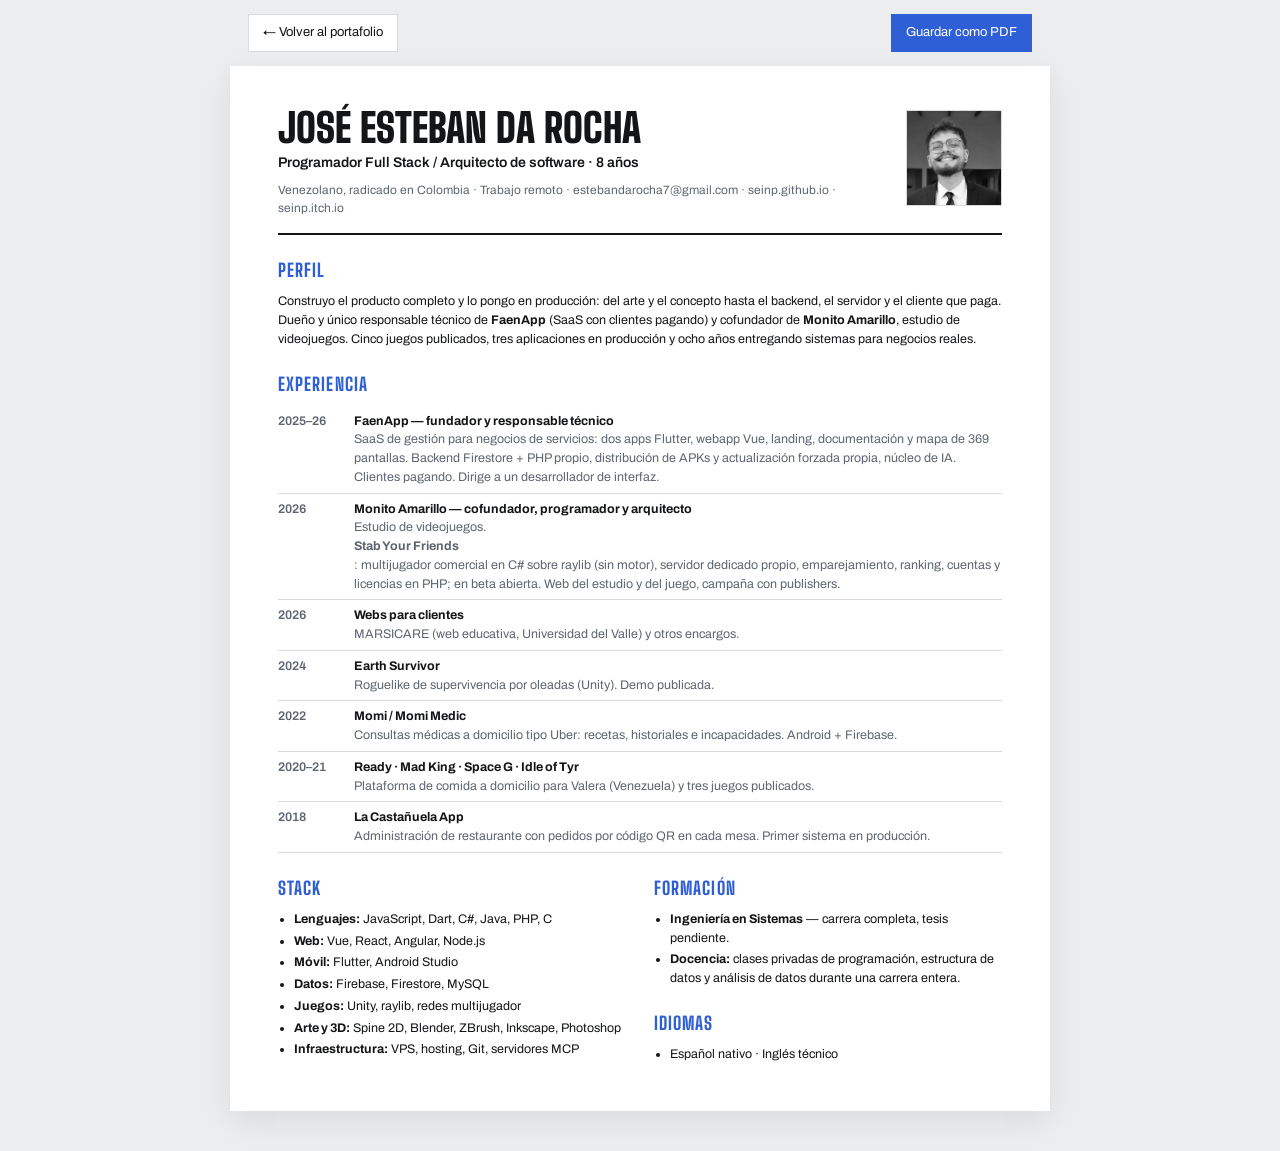
==== cv.html @ 1c3f3f1d "Add files via upload" ====
<!doctype html>
<html lang="es">
<head>
<meta charset="utf-8">
<meta name="viewport" content="width=device-width, initial-scale=1">
<title>CV · José Esteban Da Rocha</title>
<meta name="robots" content="noindex">
<link rel="preconnect" href="https://fonts.googleapis.com">
<link rel="stylesheet" href="https://fonts.googleapis.com/css2?family=Big+Shoulders+Display:wght@800;900&family=Archivo:wght@400;500;600;700&display=swap">
<style>
  :root{ --tinta:#141517; --tenue:#5F6570; --linea:#D9DBDF; --cobalto:#2F5FD6; }
  *{ box-sizing:border-box; }
  body{ margin:0; background:#ECEDEF; color:var(--tinta); font-family:"Archivo", Helvetica, Arial, sans-serif; font-size:12.5px; line-height:1.5; }
  .barra{ display:flex; justify-content:space-between; align-items:center; gap:12px; max-width:820px; margin:0 auto; padding:14px 18px; }
  .barra a, .barra button{ font:inherit; font-size:13px; color:var(--tinta); background:#fff; border:1px solid var(--linea); padding:8px 14px; cursor:pointer; text-decoration:none; }
  .barra button{ background:var(--cobalto); color:#fff; border-color:var(--cobalto); }
  .hoja{ background:#fff; max-width:820px; margin:0 auto 40px; padding:44px 48px; box-shadow:0 10px 30px rgba(0,0,0,.08); }
  header{ display:grid; grid-template-columns:1fr 96px; gap:20px; align-items:start; border-bottom:2px solid var(--tinta); padding-bottom:16px; }
  h1{ margin:0; font-family:"Big Shoulders Display", Impact, sans-serif; font-weight:900; font-size:40px; line-height:.92; text-transform:uppercase; }
  .cargo{ margin:6px 0 0; font-weight:600; font-size:14px; }
  .datos{ margin:8px 0 0; color:var(--tenue); font-size:12px; }
  header img{ width:96px; height:96px; object-fit:cover; filter:grayscale(1); border:1px solid var(--linea); }
  h2{ margin:22px 0 8px; font-family:"Big Shoulders Display", Impact, sans-serif; font-weight:800; font-size:18px; letter-spacing:.06em; text-transform:uppercase; color:var(--cobalto); }
  p{ margin:0 0 6px; }
  .fila{ display:grid; grid-template-columns: 64px 1fr; gap:12px; padding:6px 0; border-bottom:1px solid var(--linea); }
  .fila b{ display:block; }
  .fila span{ color:var(--tenue); }
  .fila .anio{ font-weight:600; color:var(--tenue); font-variant-numeric:tabular-nums; }
  .dos{ display:grid; grid-template-columns:1fr 1fr; gap:0 28px; }
  ul{ margin:0; padding-left:16px; }
  li{ margin-bottom:3px; }
  @media print{ body{ background:#fff; } .barra{ display:none; } .hoja{ box-shadow:none; margin:0; max-width:none; padding:0; } @page{ margin:14mm; } }
  @media (max-width:600px){ .hoja{ padding:24px 20px; } header{ grid-template-columns:1fr; } .dos{ grid-template-columns:1fr; } }
</style>
</head>
<body>
<div class="barra">
  <a href="./">← Volver al portafolio</a>
  <button type="button" onclick="window.print()">Guardar como PDF</button>
</div>

<article class="hoja">
  <header>
    <div>
      <h1>José Esteban Da Rocha</h1>
      <p class="cargo">Programador Full Stack / Arquitecto de software · 8 años</p>
      <p class="datos">Venezolano, radicado en Colombia · Trabajo remoto · estebandarocha7@gmail.com · seinp.github.io · seinp.itch.io</p>
    </div>
    <img src="assets/img/fotoPerfil.jpg" alt="">
  </header>

  <h2>Perfil</h2>
  <p>Construyo el producto completo y lo pongo en producción: del arte y el concepto hasta el backend, el servidor y el cliente que paga. Dueño y único responsable técnico de <b>FaenApp</b> (SaaS con clientes pagando) y cofundador de <b>Monito Amarillo</b>, estudio de videojuegos. Cinco juegos publicados, tres aplicaciones en producción y ocho años entregando sistemas para negocios reales.</p>

  <h2>Experiencia</h2>
  <div class="fila"><span class="anio">2025–26</span><div><b>FaenApp — fundador y responsable técnico</b><span>SaaS de gestión para negocios de servicios: dos apps Flutter, webapp Vue, landing, documentación y mapa de 369 pantallas. Backend Firestore + PHP propio, distribución de APKs y actualización forzada propia, núcleo de IA. Clientes pagando. Dirige a un desarrollador de interfaz.</span></div></div>
  <div class="fila"><span class="anio">2026</span><div><b>Monito Amarillo — cofundador, programador y arquitecto</b><span>Estudio de videojuegos. <b>Stab Your Friends</b>: multijugador comercial en C# sobre raylib (sin motor), servidor dedicado propio, emparejamiento, ranking, cuentas y licencias en PHP; en beta abierta. Web del estudio y del juego, campaña con publishers.</span></div></div>
  <div class="fila"><span class="anio">2026</span><div><b>Webs para clientes</b><span>MARSICARE (web educativa, Universidad del Valle) y otros encargos.</span></div></div>
  <div class="fila"><span class="anio">2024</span><div><b>Earth Survivor</b><span>Roguelike de supervivencia por oleadas (Unity). Demo publicada.</span></div></div>
  <div class="fila"><span class="anio">2022</span><div><b>Momi / Momi Medic</b><span>Consultas médicas a domicilio tipo Uber: recetas, historiales e incapacidades. Android + Firebase.</span></div></div>
  <div class="fila"><span class="anio">2020–21</span><div><b>Ready · Mad King · Space G · Idle of Tyr</b><span>Plataforma de comida a domicilio para Valera (Venezuela) y tres juegos publicados.</span></div></div>
  <div class="fila"><span class="anio">2018</span><div><b>La Castañuela App</b><span>Administración de restaurante con pedidos por código QR en cada mesa. Primer sistema en producción.</span></div></div>

  <div class="dos">
    <div>
      <h2>Stack</h2>
      <ul>
        <li><b>Lenguajes:</b> JavaScript, Dart, C#, Java, PHP, C</li>
        <li><b>Web:</b> Vue, React, Angular, Node.js</li>
        <li><b>Móvil:</b> Flutter, Android Studio</li>
        <li><b>Datos:</b> Firebase, Firestore, MySQL</li>
        <li><b>Juegos:</b> Unity, raylib, redes multijugador</li>
        <li><b>Arte y 3D:</b> Spine 2D, Blender, ZBrush, Inkscape, Photoshop</li>
        <li><b>Infraestructura:</b> VPS, hosting, Git, servidores MCP</li>
      </ul>
    </div>
    <div>
      <h2>Formación</h2>
      <ul>
        <li><b>Ingeniería en Sistemas</b> — carrera completa, tesis pendiente.</li>
        <li><b>Docencia:</b> clases privadas de programación, estructura de datos y análisis de datos durante una carrera entera.</li>
      </ul>
      <h2>Idiomas</h2>
      <ul>
        <li>Español nativo · Inglés técnico</li>
      </ul>
    </div>
  </div>
</article>
</body>
</html>
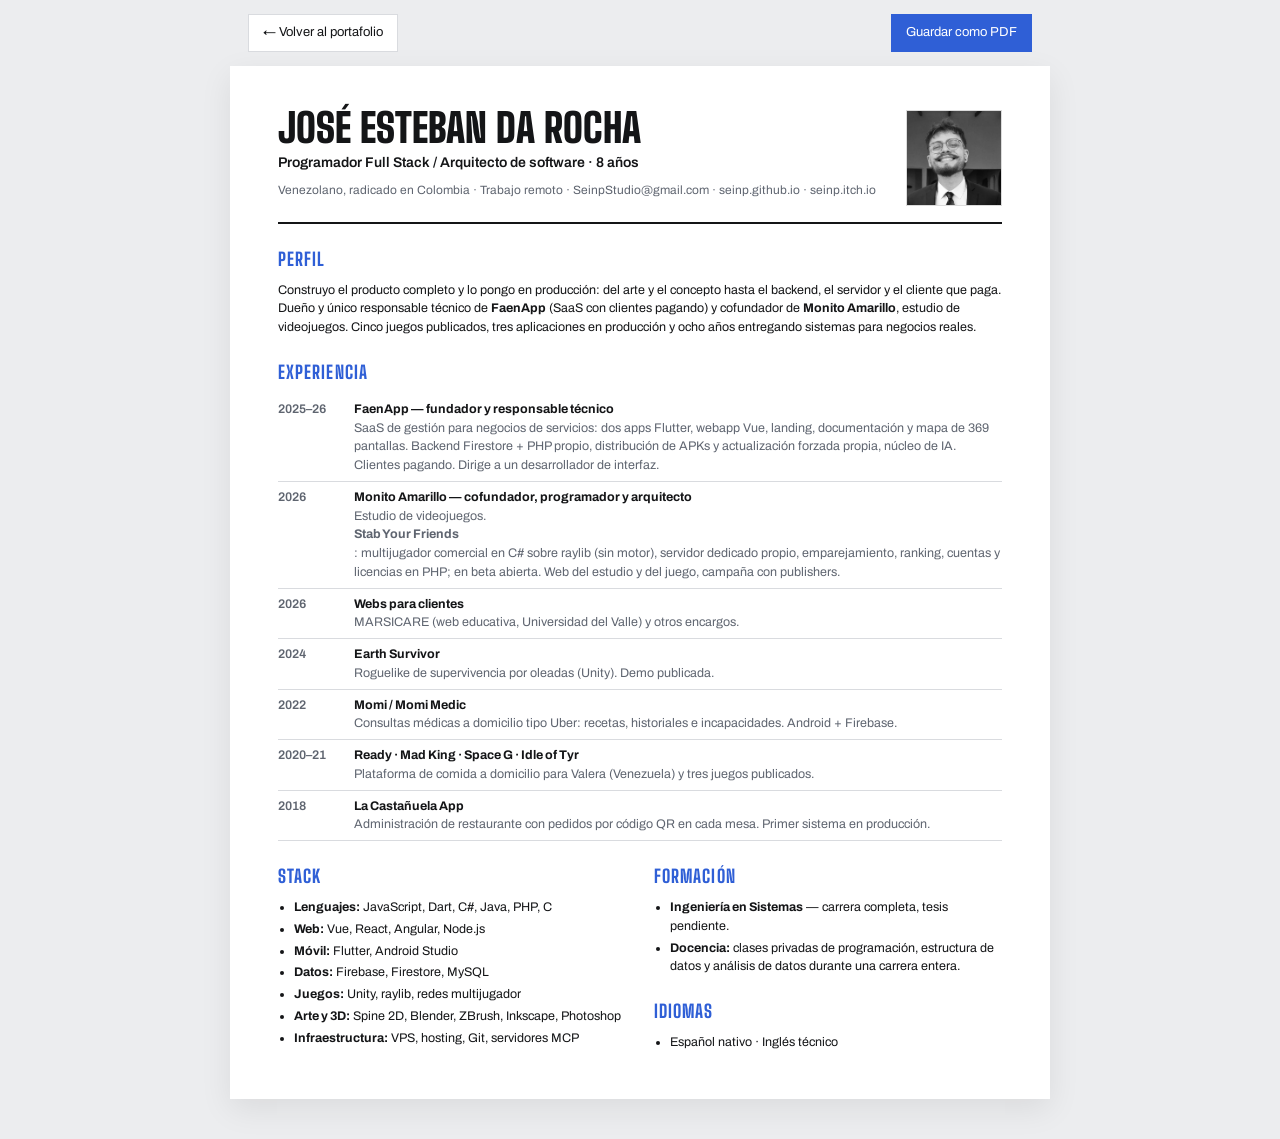
==== commit d3908771: "Entradas nuevas: Momi+Tyr caen con rebote, MARSICARE+Castañuela se reparten; subida sin blur; en tel" ====
--- a/cv.html
+++ b/cv.html
@@ -44,7 +44,7 @@
     <div>
       <h1>José Esteban Da Rocha</h1>
       <p class="cargo">Programador Full Stack / Arquitecto de software · 8 años</p>
-      <p class="datos">Venezolano, radicado en Colombia · Trabajo remoto · estebandarocha7@gmail.com · seinp.github.io · seinp.itch.io</p>
+      <p class="datos">Venezolano, radicado en Colombia · Trabajo remoto · SeinpStudio@gmail.com · seinp.github.io · seinp.itch.io</p>
     </div>
     <img src="assets/img/fotoPerfil.jpg" alt="">
   </header>
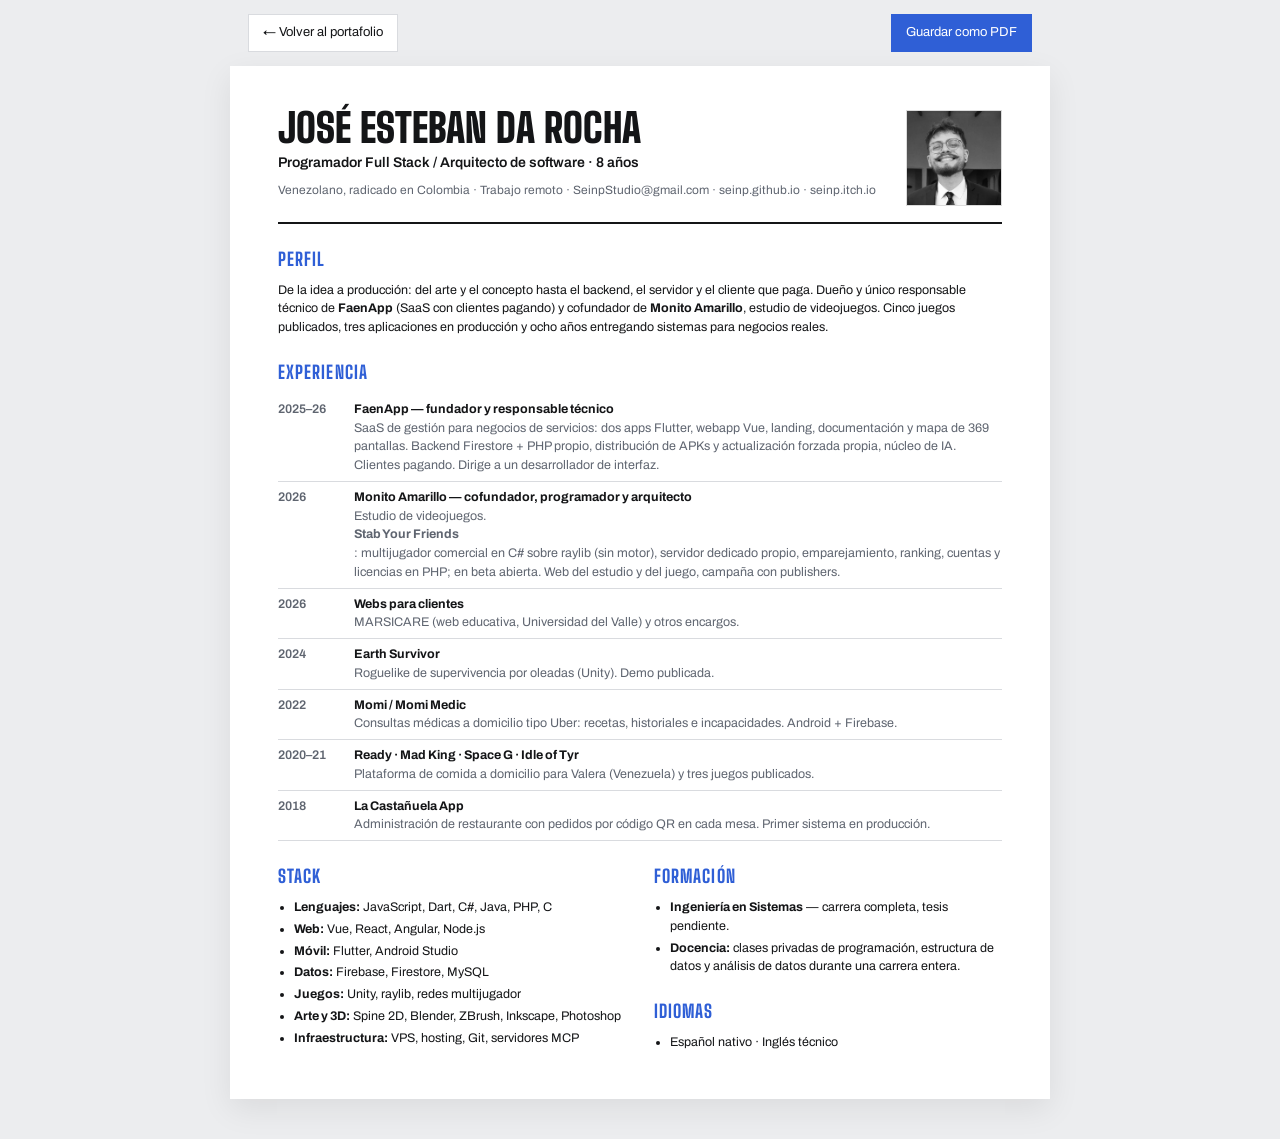
==== commit 37d6e732: "Portada: "De la idea a producción." y la frase de fundador en negrita cobalto Co-Authored-By: Claude" ====
--- a/cv.html
+++ b/cv.html
@@ -50,7 +50,7 @@
   </header>
 
   <h2>Perfil</h2>
-  <p>Construyo el producto completo y lo pongo en producción: del arte y el concepto hasta el backend, el servidor y el cliente que paga. Dueño y único responsable técnico de <b>FaenApp</b> (SaaS con clientes pagando) y cofundador de <b>Monito Amarillo</b>, estudio de videojuegos. Cinco juegos publicados, tres aplicaciones en producción y ocho años entregando sistemas para negocios reales.</p>
+  <p>De la idea a producción: del arte y el concepto hasta el backend, el servidor y el cliente que paga. Dueño y único responsable técnico de <b>FaenApp</b> (SaaS con clientes pagando) y cofundador de <b>Monito Amarillo</b>, estudio de videojuegos. Cinco juegos publicados, tres aplicaciones en producción y ocho años entregando sistemas para negocios reales.</p>
 
   <h2>Experiencia</h2>
   <div class="fila"><span class="anio">2025–26</span><div><b>FaenApp — fundador y responsable técnico</b><span>SaaS de gestión para negocios de servicios: dos apps Flutter, webapp Vue, landing, documentación y mapa de 369 pantallas. Backend Firestore + PHP propio, distribución de APKs y actualización forzada propia, núcleo de IA. Clientes pagando. Dirige a un desarrollador de interfaz.</span></div></div>
